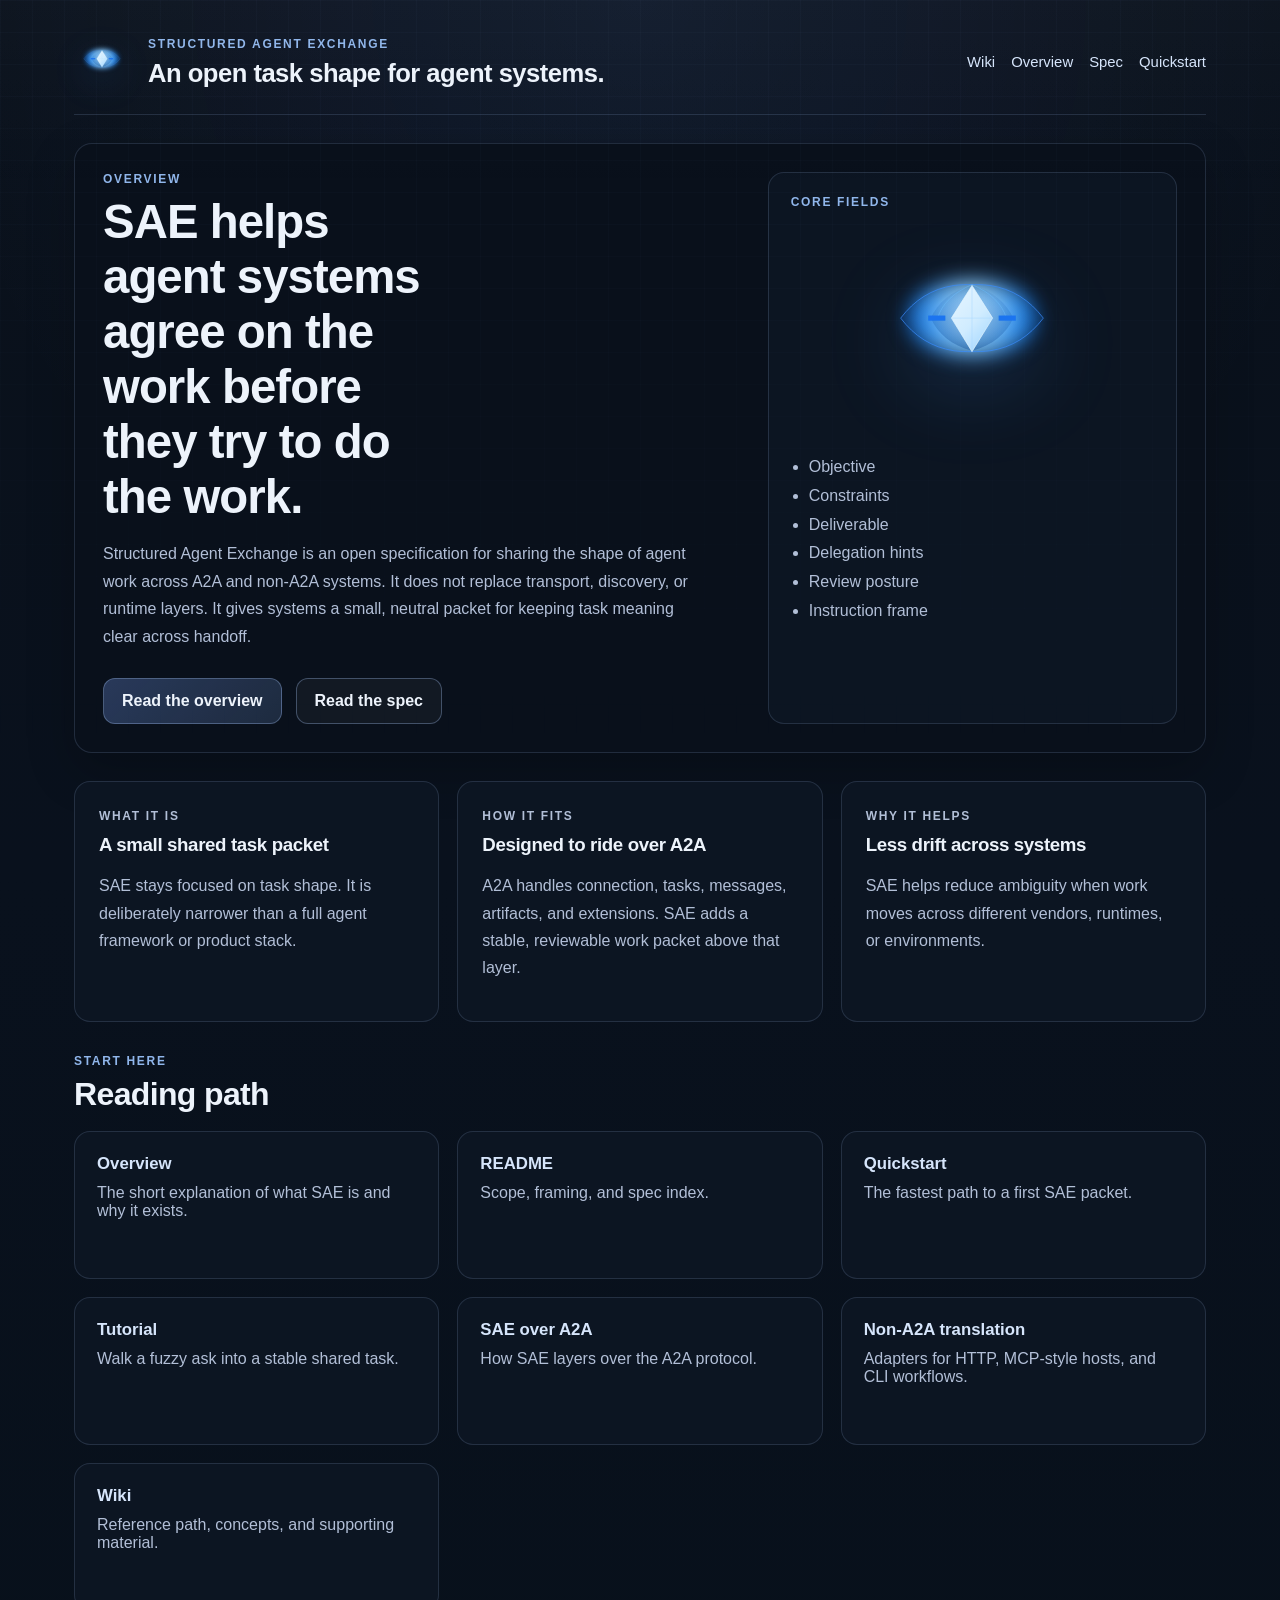
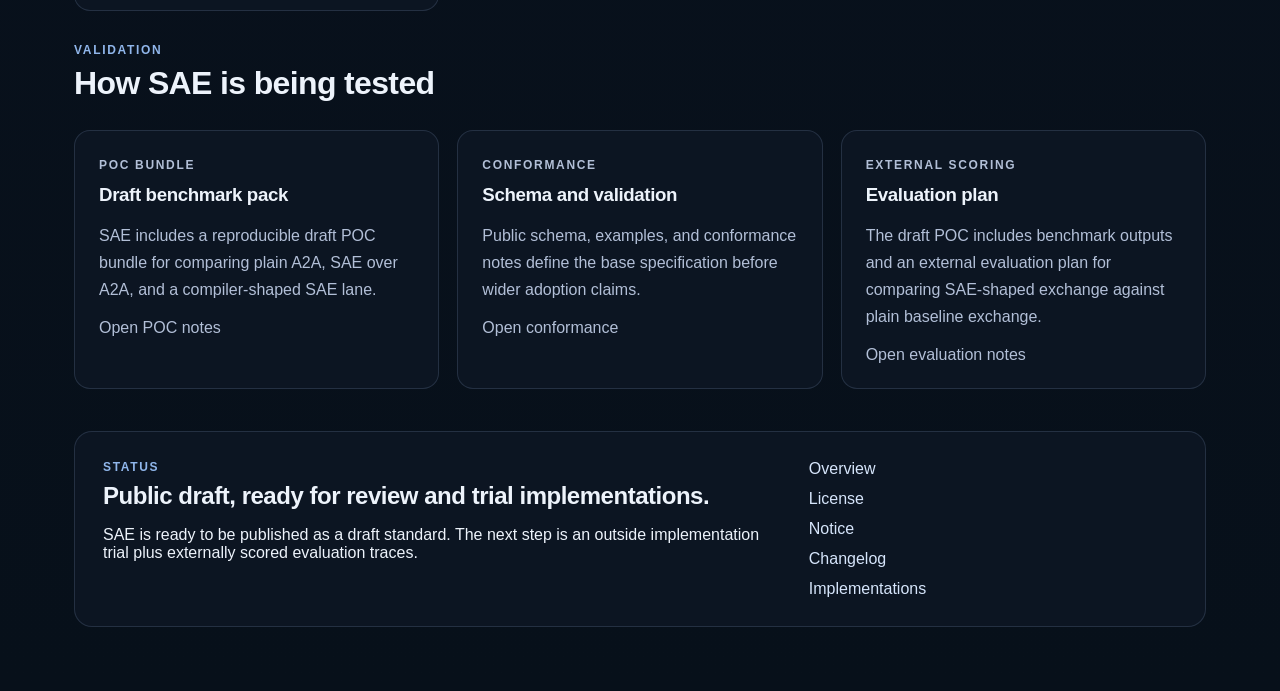
==== docs/index.html @ e1b5014b "Initial SAE 0.1.0-draft" ====
<!doctype html>
<html lang="en">
  <head>
    <meta charset="utf-8" />
    <meta name="viewport" content="width=device-width, initial-scale=1" />
    <title>SAE | Structured Agent Exchange</title>
    <meta
      name="description"
      content="Structured Agent Exchange (SAE) is an open specification for sharing the shape of agent work across A2A and non-A2A systems."
    />
    <link rel="icon" href="./favicon.svg" type="image/svg+xml" />
    <link rel="stylesheet" href="./styles.css" />
  </head>
  <body>
    <div class="site-shell">
      <header class="topbar">
        <div class="brand-lockup">
          <img class="brand-mark" src="./sae-mark.svg" alt="SAE mark" />
          <div>
            <p class="eyebrow">Structured Agent Exchange</p>
            <h1>An open task shape for agent systems.</h1>
          </div>
        </div>
        <nav class="topnav">
          <a href="./wiki.html">Wiki</a>
          <a href="../OVERVIEW.md">Overview</a>
          <a href="../README.md">Spec</a>
          <a href="../QUICKSTART.md">Quickstart</a>
        </nav>
      </header>

      <main>
        <section class="hero">
          <div class="hero-copy">
            <p class="kicker">Overview</p>
            <h2>SAE helps agent systems agree on the work before they try to do the work.</h2>
            <p class="lede">
              Structured Agent Exchange is an open specification for sharing the shape of agent
              work across A2A and non-A2A systems. It does not replace transport, discovery, or
              runtime layers. It gives systems a small, neutral packet for keeping task meaning
              clear across handoff.
            </p>
            <div class="hero-actions">
              <a class="button button-primary" href="../OVERVIEW.md">Read the overview</a>
              <a class="button" href="../README.md">Read the spec</a>
            </div>
          </div>
          <div class="hero-panel">
            <p class="panel-label">Core fields</p>
            <div class="hero-mark-wrap">
              <img class="hero-mark" src="./sae-mark.svg" alt="Structured Agent Exchange logo" />
            </div>
            <ul class="feature-list">
              <li>Objective</li>
              <li>Constraints</li>
              <li>Deliverable</li>
              <li>Delegation hints</li>
              <li>Review posture</li>
              <li>Instruction frame</li>
            </ul>
          </div>
        </section>

        <section class="grid-section">
          <article class="card">
            <p class="card-kicker">What it is</p>
            <h3>A small shared task packet</h3>
            <p>
              SAE stays focused on task shape. It is deliberately narrower than a full agent
              framework or product stack.
            </p>
          </article>
          <article class="card">
            <p class="card-kicker">How it fits</p>
            <h3>Designed to ride over A2A</h3>
            <p>
              A2A handles connection, tasks, messages, artifacts, and extensions. SAE adds a
              stable, reviewable work packet above that layer.
            </p>
          </article>
          <article class="card">
            <p class="card-kicker">Why it helps</p>
            <h3>Less drift across systems</h3>
            <p>
              SAE helps reduce ambiguity when work moves across different vendors, runtimes, or
              environments.
            </p>
          </article>
        </section>

        <section class="stack-section">
          <div class="section-heading">
            <p class="kicker">Start here</p>
            <h2>Reading path</h2>
          </div>
          <div class="docs-grid">
            <a class="doc-card" href="../OVERVIEW.md">
              <strong>Overview</strong>
              <span>The short explanation of what SAE is and why it exists.</span>
            </a>
            <a class="doc-card" href="../README.md">
              <strong>README</strong>
              <span>Scope, framing, and spec index.</span>
            </a>
            <a class="doc-card" href="../QUICKSTART.md">
              <strong>Quickstart</strong>
              <span>The fastest path to a first SAE packet.</span>
            </a>
            <a class="doc-card" href="../TUTORIAL.md">
              <strong>Tutorial</strong>
              <span>Walk a fuzzy ask into a stable shared task.</span>
            </a>
            <a class="doc-card" href="../SAE-OVER-A2A.md">
              <strong>SAE over A2A</strong>
              <span>How SAE layers over the A2A protocol.</span>
            </a>
            <a class="doc-card" href="../NON-A2A-TRANSLATION.md">
              <strong>Non-A2A translation</strong>
              <span>Adapters for HTTP, MCP-style hosts, and CLI workflows.</span>
            </a>
            <a class="doc-card" href="./wiki.html">
              <strong>Wiki</strong>
              <span>Reference path, concepts, and supporting material.</span>
            </a>
          </div>
        </section>

        <section class="stack-section">
          <div class="section-heading">
            <p class="kicker">Validation</p>
            <h2>How SAE is being tested</h2>
          </div>
          <div class="grid-section">
            <article class="card">
              <p class="card-kicker">POC bundle</p>
              <h3>Draft benchmark pack</h3>
              <p>
                SAE includes a reproducible draft POC bundle for comparing plain A2A, SAE over
                A2A, and a compiler-shaped SAE lane.
              </p>
              <a class="inline-link" href="../poc/README.md">Open POC notes</a>
            </article>
            <article class="card">
              <p class="card-kicker">Conformance</p>
              <h3>Schema and validation</h3>
              <p>
                Public schema, examples, and conformance notes define the base specification before
                wider adoption claims.
              </p>
              <a class="inline-link" href="../CONFORMANCE.md">Open conformance</a>
            </article>
            <article class="card">
              <p class="card-kicker">External scoring</p>
              <h3>Evaluation plan</h3>
              <p>
                The draft POC includes benchmark outputs and an external evaluation plan for
                comparing SAE-shaped exchange against plain baseline exchange.
              </p>
              <a class="inline-link" href="../poc/EXTERNAL-EVALUATION-OPTIONS.md">Open evaluation notes</a>
            </article>
          </div>
        </section>

        <section class="footer-band">
          <div>
            <p class="kicker">Status</p>
            <h2>Public draft, ready for review and trial implementations.</h2>
            <p>
              SAE is ready to be published as a draft standard. The next step is an outside
              implementation trial plus externally scored evaluation traces.
            </p>
          </div>
          <div class="footer-links">
            <a href="../OVERVIEW.md">Overview</a>
            <a href="../LICENSE">License</a>
            <a href="../NOTICE">Notice</a>
            <a href="../CHANGELOG.md">Changelog</a>
            <a href="../IMPLEMENTATIONS.md">Implementations</a>
          </div>
        </section>
      </main>
    </div>
  </body>
</html>
---- docs/styles.css ----
:root {
  color-scheme: dark;
  --bg: #09111d;
  --bg-soft: #101929;
  --panel: rgba(14, 22, 35, 0.92);
  --panel-strong: rgba(10, 17, 28, 0.98);
  --border: rgba(144, 169, 214, 0.18);
  --border-strong: rgba(159, 187, 234, 0.34);
  --text: #edf3fb;
  --muted: #b2bfd7;
  --accent: #90b6eb;
  --accent-strong: #d6e5fb;
  --shadow: 0 18px 48px rgba(0, 0, 0, 0.22);
  --grid: rgba(160, 194, 255, 0.05);
}

* { box-sizing: border-box; }

html,
body {
  margin: 0;
  min-height: 100%;
  background:
    radial-gradient(circle at top center, rgba(111, 150, 255, 0.08), transparent 30%),
    linear-gradient(180deg, #0a111b 0%, #09111d 38%, #07101a 100%);
  color: var(--text);
  font-family: "Segoe UI", "Inter", "SF Pro Text", sans-serif;
}

body::before {
  content: "";
  position: fixed;
  inset: 0;
  background-image:
    linear-gradient(var(--grid) 1px, transparent 1px),
    linear-gradient(90deg, var(--grid) 1px, transparent 1px);
  background-size: 32px 32px;
  mask-image: linear-gradient(180deg, rgba(0, 0, 0, 0.5), transparent 88%);
  pointer-events: none;
}

body::after {
  content: "";
  position: fixed;
  inset: 0;
  background: linear-gradient(180deg, rgba(255, 255, 255, 0.02), transparent 22%);
  pointer-events: none;
}

a { color: var(--accent-strong); text-decoration: none; }
a:hover { color: white; }

.site-shell {
  max-width: 1180px;
  margin: 0 auto;
  padding: 20px 24px 64px;
}

.topbar {
  display: flex;
  justify-content: space-between;
  align-items: center;
  gap: 24px;
  padding: 14px 0 24px;
  border-bottom: 1px solid var(--border);
  margin-bottom: 28px;
}

.brand-lockup {
  display: flex;
  align-items: center;
  gap: 18px;
}

.brand-mark {
  display: block;
  width: 56px;
  height: 56px;
  object-fit: contain;
  filter: drop-shadow(0 10px 18px rgba(52, 131, 255, 0.16));
}

.eyebrow,
.kicker,
.card-kicker,
.panel-label {
  margin: 0 0 8px;
  color: var(--accent);
  font-size: 0.75rem;
  font-weight: 700;
  letter-spacing: 0.14em;
  text-transform: uppercase;
}

.topbar h1,
.hero h2,
.section-heading h2,
.footer-band h2,
.card h3 {
  margin: 0;
  letter-spacing: -0.02em;
}

.topbar h1 { font-size: clamp(1.35rem, 2vw, 1.7rem); }

.topnav {
  display: flex;
  flex-wrap: wrap;
  gap: 16px;
  color: var(--muted);
  font-size: 0.93rem;
}

.hero {
  display: grid;
  grid-template-columns: minmax(0, 1.4fr) minmax(280px, 0.9fr);
  gap: 28px;
  padding: 28px;
  border: 1px solid var(--border);
  border-radius: 18px;
  background: var(--panel-strong);
  box-shadow: var(--shadow);
}

.hero h2 {
  font-size: clamp(2rem, 3.7vw, 3.1rem);
  max-width: 13ch;
}

.lede {
  max-width: 68ch;
  color: var(--muted);
  font-size: 1rem;
  line-height: 1.72;
}

.hero-actions {
  display: flex;
  flex-wrap: wrap;
  gap: 14px;
  margin-top: 28px;
}

.button {
  display: inline-flex;
  align-items: center;
  justify-content: center;
  min-height: 46px;
  padding: 0 18px;
  border-radius: 12px;
  border: 1px solid var(--border-strong);
  background: rgba(255, 255, 255, 0.04);
  color: var(--text);
  font-weight: 600;
}

.button-primary {
  background: linear-gradient(135deg, rgba(125, 165, 255, 0.28), rgba(137, 184, 255, 0.16));
}

.hero-panel,
.card,
.doc-card,
.footer-band {
  border: 1px solid var(--border);
  background: var(--panel);
}

.hero-panel {
  padding: 22px;
  border-radius: 16px;
}

.hero-mark-wrap {
  display: flex;
  justify-content: center;
  padding: 4px 0 12px;
}

.hero-mark {
  width: min(100%, 220px);
  height: auto;
  filter: drop-shadow(0 24px 42px rgba(65, 156, 255, 0.22));
}

.feature-list {
  margin: 0;
  padding-left: 18px;
  color: var(--muted);
  line-height: 1.8;
}

.grid-section,
.docs-grid {
  display: grid;
  gap: 18px;
}

.grid-section {
  grid-template-columns: repeat(3, minmax(0, 1fr));
  margin-top: 28px;
}

.stack-section { margin-top: 32px; }
.section-heading { margin-bottom: 18px; }
.section-heading h2 { font-size: clamp(1.45rem, 2.6vw, 2rem); }

.card {
  padding: 24px;
  border-radius: 16px;
}

.card p {
  color: var(--muted);
  line-height: 1.7;
}

.docs-grid {
  grid-template-columns: repeat(3, minmax(0, 1fr));
}

.doc-card {
  display: flex;
  flex-direction: column;
  gap: 10px;
  min-height: 148px;
  padding: 22px;
  border-radius: 16px;
  transition: transform 180ms ease, border-color 180ms ease;
}

.doc-card:hover {
  transform: translateY(-2px);
  border-color: var(--border-strong);
}

.doc-card strong { font-size: 1.05rem; }
.doc-card span,
.inline-link { color: var(--muted); }
.prose-card p:last-child { margin-bottom: 0; }

.footer-band {
  display: grid;
  grid-template-columns: minmax(0, 1.3fr) minmax(220px, 0.7fr);
  gap: 22px;
  margin-top: 42px;
  padding: 28px;
  border-radius: 18px;
}

.footer-links {
  display: flex;
  flex-direction: column;
  gap: 12px;
  justify-content: center;
}

@media (max-width: 980px) {
  .topbar,
  .hero,
  .footer-band,
  .grid-section,
  .docs-grid {
    grid-template-columns: 1fr;
  }

  .topbar { display: grid; }
  .hero h2 { max-width: none; }
}

@media (max-width: 640px) {
  .site-shell { padding: 18px 16px 54px; }
  .hero,
  .card,
  .doc-card,
  .footer-band { border-radius: 14px; }
  .hero { padding: 22px; }
}
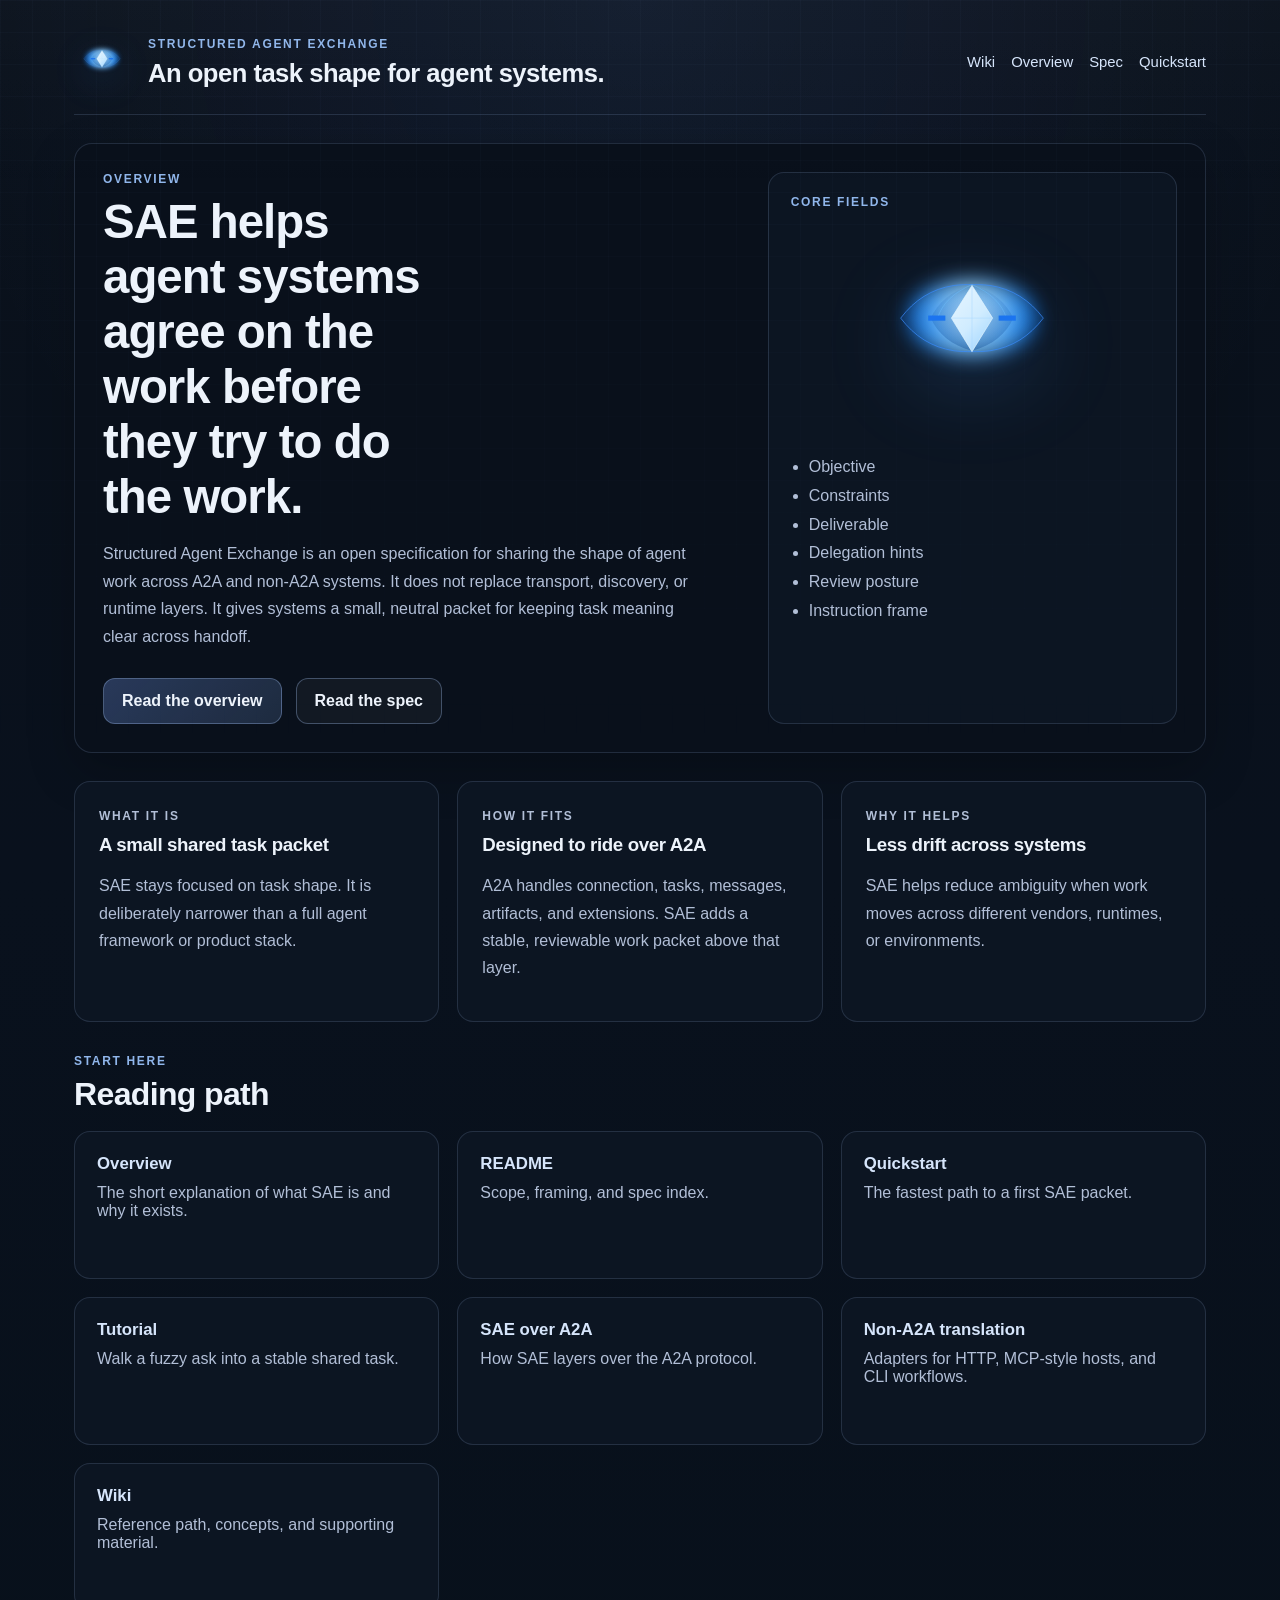
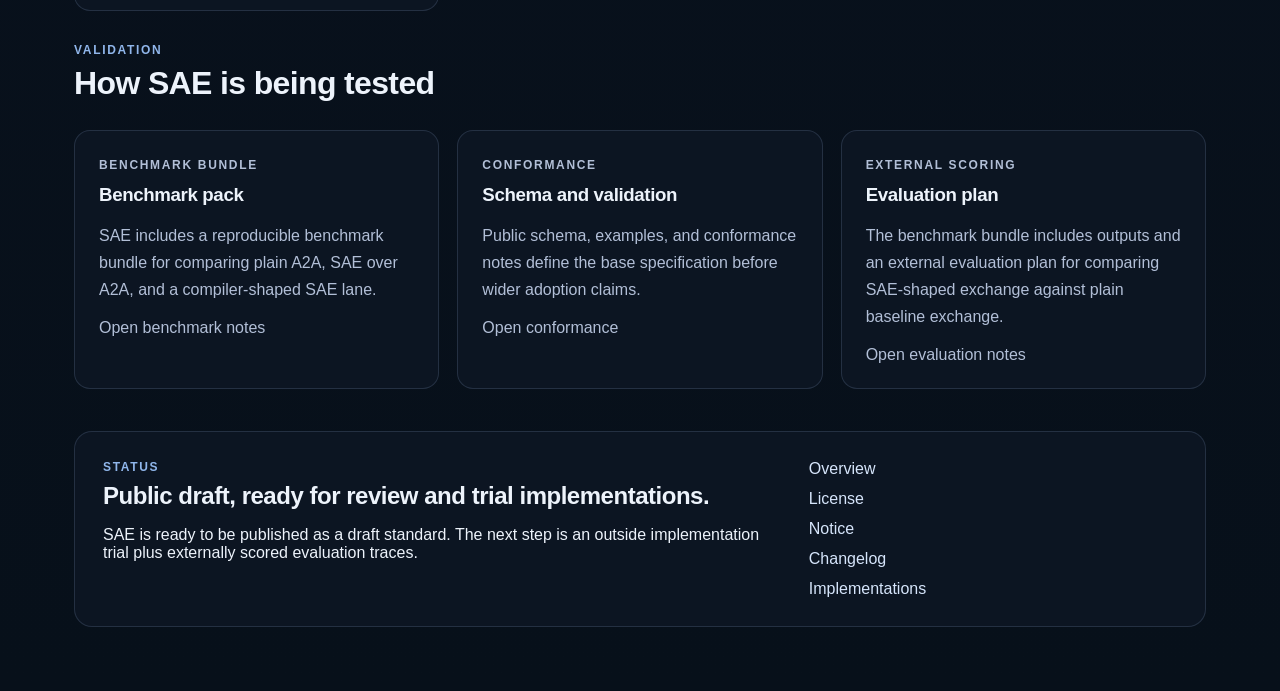
==== commit b8e16c3e: "Polish public SAE wording" ====
--- a/docs/index.html
+++ b/docs/index.html
@@ -132,13 +132,13 @@
           </div>
           <div class="grid-section">
             <article class="card">
-              <p class="card-kicker">POC bundle</p>
-              <h3>Draft benchmark pack</h3>
+              <p class="card-kicker">Benchmark bundle</p>
+              <h3>Benchmark pack</h3>
               <p>
-                SAE includes a reproducible draft POC bundle for comparing plain A2A, SAE over
+                SAE includes a reproducible benchmark bundle for comparing plain A2A, SAE over
                 A2A, and a compiler-shaped SAE lane.
               </p>
-              <a class="inline-link" href="../poc/README.md">Open POC notes</a>
+              <a class="inline-link" href="../poc/README.md">Open benchmark notes</a>
             </article>
             <article class="card">
               <p class="card-kicker">Conformance</p>
@@ -153,7 +153,7 @@
               <p class="card-kicker">External scoring</p>
               <h3>Evaluation plan</h3>
               <p>
-                The draft POC includes benchmark outputs and an external evaluation plan for
+                The benchmark bundle includes outputs and an external evaluation plan for
                 comparing SAE-shaped exchange against plain baseline exchange.
               </p>
               <a class="inline-link" href="../poc/EXTERNAL-EVALUATION-OPTIONS.md">Open evaluation notes</a>
